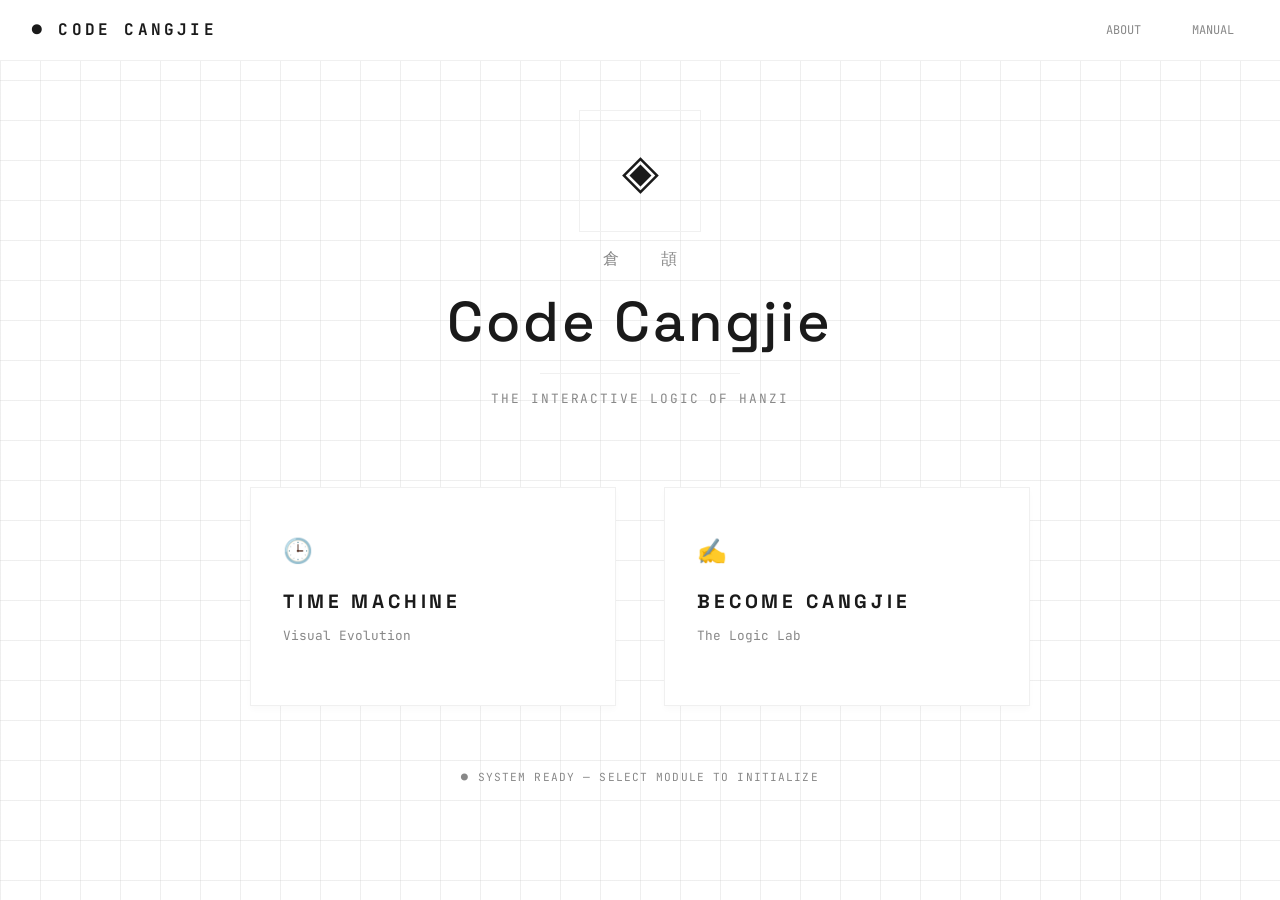
==== index.html @ dcce8b2b "Code Cangjie First Prototype (Homepage & Time Machine)" ====
<!doctype html>
<html lang="en">
  <head>
    <meta charset="UTF-8" />
    <meta http-equiv="X-UA-Compatible" content="IE=edge" />
    <meta name="viewport" content="width=device-width, initial-scale=1.0" />
    <!-- PUT A TITLE IN HERE -->
    <title>Code Cangjie - Interactive Website</title>
    <!-- PUT A DESCRIPTION IN HERE -->
    <meta name="description" content="The Interactive Logic of Hanzi" />
    <!-- LINK TO NORMALIZE (FOR CONSISTENCY) -->
    <link rel="stylesheet" href="styles/normalize.css" />
    <!-- LINK TO ANY FRAMEWORK STYLES HERE-->

    <!-- LINK TO YOUR STYLES -->
    <link rel="stylesheet" href="styles/styles.css" />
    <!-- LINK TO EXTERNAL JS LIBRARIES HERE -->
    <!-- LINK TO YOUR JS HERE. NOTE THE DEFER ATTRIBUTE. -->
    <script src="scripts/scripts.js" defer></script>
  </head>
  <body>
    <!-- YOUR HTML GOES HERE -->
    <header class="ui-header">
      <div class="logo">● CODE CANGJIE</div>
      <nav>
        <a href="#">ABOUT</a>
        <a href="#">MANUAL</a>
      </nav>
    </header>

    <main class="ui-main landing-main">
      <div class="landing-center">
        <div class="origin-logo-box">
          <div
            class="placeholder-icon"
            style="
              font-family: var(--font-heading);
              font-size: 3rem;
              color: var(--color-text);
            "
          >
            ◈
          </div>
        </div>

        <div class="hanzi-label">倉 頡</div>
        <h1>Code Cangjie</h1>
        <div class="divider-line"></div>
        <p class="subtitle">THE INTERACTIVE LOGIC OF HANZI</p>

        <div class="module-cards">
          <a href="time-machine.html" class="module-card">
            <div class="card-icon">🕒</div>
            <h3>TIME MACHINE</h3>
            <p class="card-desc">Visual Evolution</p>
          </a>

          <a href="logic-lab.html" class="module-card">
            <div class="card-icon">✍️</div>
            <h3>BECOME CANGJIE</h3>
            <p class="card-desc">The Logic Lab</p>
          </a>
        </div>

        <div class="system-status">
          <p>● SYSTEM READY — SELECT MODULE TO INITIALIZE</p>
        </div>
      </div>
    </main>

    <!-- YOUR EXTERNAL PLUG-IN MAY ASK YOU TO PUT A SCRIPT TAG HERE. -->
  </body>
</html>
---- styles/styles.css ----
/* ===== YOUR CSS GOES HERE ===== */
/* ===== START BY IMPORTING YOUR FONTS ===== */
/* ===== NEXT WRITE GLOBAL STYLES, THEN USE MEDIA QUERIES FOR LAYOUT/STYLE ADJUSTMENTS ===== */
/* ===== STARTER CSS BELOW FOR body AND p IS JUST AN EXAMPLE... YOU MAY DELETE IT ===== */

@import url("https://fonts.googleapis.com/css2?family=Inter:wght@400;600&family=Space+Grotesk:wght@500;700&family=JetBrains+Mono:wght@400&display=swap");

:root {
  --color-bg: #ffffff;
  --color-text: #1a1a1a;
  --color-gray: #f0f0f0;
  --color-dark-gray: #888888;

  --font-heading: "Space Grotesk", sans-serif;
  --font-body: "Inter", sans-serif;
  --font-mono: "JetBrains Mono", monospace;
}

body {
  background-color: var(--color-bg);
  color: var(--color-text);
  font-family: var(--font-body);
  margin: 0;
  background-image:
    linear-gradient(to right, rgba(200, 200, 200, 0.3) 1px, transparent 1px),
    linear-gradient(to bottom, rgba(200, 200, 200, 0.3) 1px, transparent 1px);
  background-size: 40px 40px;
}

.ui-header {
  display: flex;
  justify-content: space-between;
  align-items: center;
  padding: 1rem 2rem;
  border-bottom: 1px solid var(--color-gray);
  background-color: var(--color-bg);
  position: sticky;
  top: 0;
  z-index: 10;
}

.logo {
  font-family: var(--font-mono);
  font-weight: 700;
  letter-spacing: 0.2em;
  text-decoration: none;
  color: var(--color-text);
}

nav {
  display: flex;
  align-items: center;
  gap: 1.5rem;
}

.nav-label,
nav a {
  font-family: var(--font-mono);
  font-size: 0.75rem;
  color: var(--color-dark-gray);
  text-decoration: none;
  border: 1px solid transparent;
  padding: 0.3rem 0.8rem;
  border-radius: 4px;
}

nav a:hover {
  border: 1px solid var(--color-gray);
  color: var(--color-text);
}

/* 主内容区面板化 */
.ui-main {
  padding: 2rem;
  max-width: 1200px;
  margin: 0 auto;
}

.ui-panel {
  border: 1px solid var(--color-gray);
  background-color: var(--color-bg);
  margin-bottom: 2rem;
  position: relative;
}

.panel-label,
.small-label {
  font-family: var(--font-mono);
  font-size: 0.7rem;
  letter-spacing: 0.1em;
  color: var(--color-dark-gray);
  padding: 0.8rem 1rem;
}

/* Hero Section */
.hero-content {
  text-align: center;
  padding: 4rem 2rem;
}

.hero-content h1 {
  font-size: 3.5rem;
  margin: 0;
}

.divider-line {
  height: 1px;
  width: 200px;
  background-color: var(--color-gray);
  margin: 1rem auto;
}

.subtitle {
  font-family: var(--font-mono);
  font-size: 0.8rem;
  letter-spacing: 0.15em;
  color: var(--color-dark-gray);
}

.split-panel {
  display: flex;
  min-height: 85vh;
}

.left-canvas {
  flex: 2;
  border-right: 1px solid var(--color-gray);
  display: flex;
  flex-direction: column;
}

.canvas-area {
  flex-grow: 1;
  display: flex;
  align-items: center;
  justify-content: center;
  padding: 2rem;
}

.right-analysis {
  flex: 1;
  display: flex;
  flex-direction: column;
}

.data-block {
  border-bottom: 1px solid var(--color-gray);
  padding-bottom: 1rem;
}

.data-readout {
  font-family: var(--font-mono);
  font-size: 1.2rem;
  padding: 0 1rem 1rem 1rem;
  color: var(--color-text);
}

.square-module {
  display: flex;
  gap: 15px;
  flex-wrap: wrap;
  justify-content: center;
  max-width: 400px;
}

.radical {
  font-family: var(--font-heading);
  font-size: 2rem;
  width: 70px;
  height: 70px;
  background-color: transparent;
  border: 1px solid var(--color-dark-gray);
  color: var(--color-text);
  cursor: pointer;
  transition: all 0.2s ease;
}

.radical:hover {
  background-color: var(--color-text);
  color: var(--color-bg);
}

#character-display {
  font-size: 15rem;
  text-align: center;
  margin: 0;
  text-shadow: 0 4px 12px rgba(0, 0, 0, 0.03);
}

.controls {
  text-align: center;
  padding-bottom: 2rem;
}

/*LANDING PAGE*/

.landing-center h1 {
  font-family: "Space Grotesk", sans-serif !important;
  font-weight: 500;
  font-size: 3.5rem;
  letter-spacing: 0.05em;
  margin: 0;
}

.module-card h3 {
  font-family: "Space Grotesk", sans-serif !important;
  font-weight: 700;
  font-size: 1.2rem;
  letter-spacing: 0.3em;
  margin-bottom: 0.8rem;
}

.landing-main {
  display: flex;
  justify-content: center;
  align-items: center;
  min-height: 80vh;
}

.landing-center {
  text-align: center;
  width: 100%;
}

.origin-logo-box {
  width: 120px;
  height: 120px;
  margin: 0 auto 1rem auto;
  border: 1px solid var(--color-gray);
  display: flex;
  align-items: center;
  justify-content: center;
  font-size: 3rem;
  position: relative;
}

.hanzi-label {
  font-family: var(--font-mono);
  letter-spacing: 1em;
  margin-left: 1em;
  color: var(--color-dark-gray);
  margin-bottom: 1rem;
}

.module-cards {
  display: flex;
  gap: 3rem;
  justify-content: center;
  margin-top: 5rem;
  margin-bottom: 4rem;
}

.module-card {
  width: 300px;
  padding: 3rem 2rem;
  border: 1px solid var(--color-gray);
  text-decoration: none;
  color: var(--color-text);
  background-color: var(--color-bg);
  transition: all 0.3s ease;
  text-align: left;
  box-shadow: 0 4px 6px rgba(0, 0, 0, 0.02);
}

.module-card:hover {
  border-color: var(--color-text);
  transform: translateY(-5px);
  box-shadow: 0 10px 15px rgba(0, 0, 0, 0.05);
}

.card-icon {
  font-size: 1.5rem;
  margin-bottom: 1.5rem;
}

.module-card h3 {
  font-size: 1.2rem;
  letter-spacing: 0.2em;
  margin-bottom: 0.5rem;
}

.card-desc {
  font-family: var(--font-mono);
  font-size: 0.8rem;
  color: var(--color-dark-gray);
}

.system-status p {
  font-family: var(--font-mono);
  font-size: 0.7rem;
  letter-spacing: 0.1em;
  color: var(--color-dark-gray);
}

/* TIME MACHINE */
.time-machine-layout {
  justify-content: space-between;
}

.timeline-container {
  padding: 1rem 2rem 2rem 2rem;
  border-top: 1px solid var(--color-gray);
}

input[type="range"] {
  -webkit-appearance: none;
  width: 100%;
  background: transparent;
  margin: 1rem 0;
}

input[type="range"]::-webkit-slider-runnable-track {
  width: 100%;
  height: 2px;
  background: var(--color-gray);
}

input[type="range"]::-webkit-slider-thumb {
  -webkit-appearance: none;
  height: 16px;
  width: 16px;
  border-radius: 50%;
  background: var(--color-text);
  margin-top: -7px;
  cursor: pointer;
  border: 2px solid var(--color-bg);
}

.timeline-markers {
  display: flex;
  justify-content: space-between;
  font-family: var(--font-mono);
  font-size: 0.7rem;
  color: var(--color-dark-gray);
}

.stage-title {
  font-family: var(--font-heading);
  font-size: 1.2rem;
  letter-spacing: 0.1em;
  margin-bottom: 0.5rem;
}

.stage-subtitle {
  font-family: var(--font-mono);
  font-size: 0.9rem;
  color: var(--color-dark-gray);
  margin-bottom: 2rem;
}

.stage-desc {
  font-size: 0.95rem;
  color: var(--color-text);
  margin-bottom: 2rem;
}

.data-list {
  list-style: none;
  padding: 0;
  font-family: var(--font-mono);
  font-size: 0.8rem;
  color: var(--color-dark-gray);
}

.data-list li {
  margin-bottom: 0.5rem;
  padding-bottom: 0.5rem;
  border-bottom: 1px dashed var(--color-gray);
}
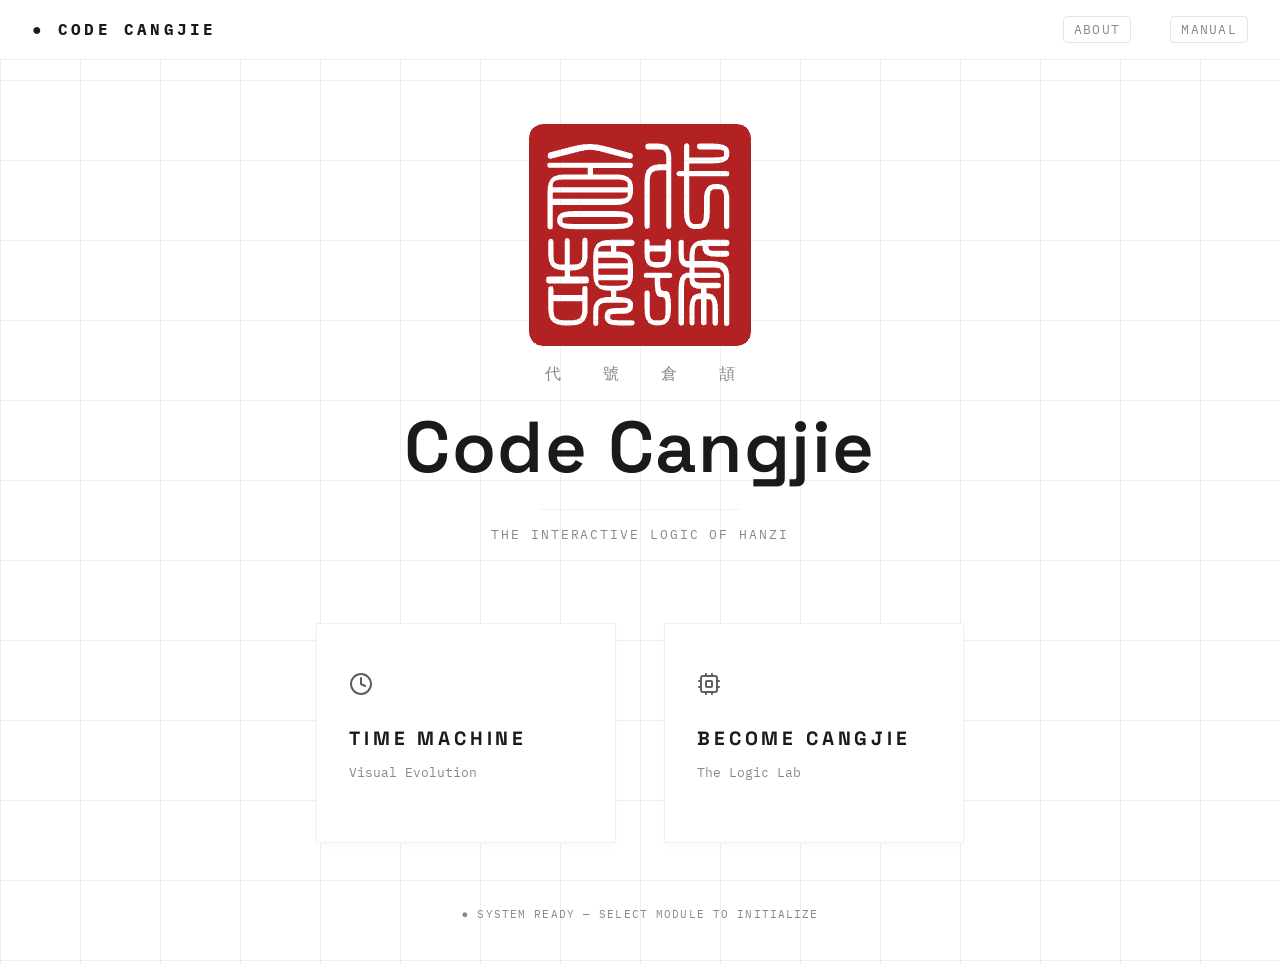
==== commit 648568fa: "Final Push" ====
--- a/index.html
+++ b/index.html
@@ -14,6 +14,7 @@
 
     <!-- LINK TO YOUR STYLES -->
     <link rel="stylesheet" href="styles/styles.css" />
+    <meta name="viewport" content="width=device-width, initial-scale=1.0" />
     <!-- LINK TO EXTERNAL JS LIBRARIES HERE -->
     <!-- LINK TO YOUR JS HERE. NOTE THE DEFER ATTRIBUTE. -->
     <script src="scripts/scripts.js" defer></script>
@@ -22,41 +23,74 @@
     <!-- YOUR HTML GOES HERE -->
     <header class="ui-header">
       <div class="logo">● CODE CANGJIE</div>
-      <nav>
-        <a href="#">ABOUT</a>
-        <a href="#">MANUAL</a>
+      <nav class="nav-container">
+        <a href="about.html" class="nav-item">ABOUT</a>
+        <a href="manual.html" class="nav-item">MANUAL</a>
       </nav>
     </header>
 
     <main class="ui-main landing-main">
       <div class="landing-center">
         <div class="origin-logo-box">
-          <div
-            class="placeholder-icon"
-            style="
-              font-family: var(--font-heading);
-              font-size: 3rem;
-              color: var(--color-text);
-            "
-          >
-            ◈
-          </div>
+          <img
+            src="images/seal-logo.png"
+            alt="代號倉頡 印章"
+            class="main-seal-logo"
+          />
         </div>
 
-        <div class="hanzi-label">倉 頡</div>
+        <div class="hanzi-label">代 號 倉 頡</div>
         <h1>Code Cangjie</h1>
         <div class="divider-line"></div>
         <p class="subtitle">THE INTERACTIVE LOGIC OF HANZI</p>
 
         <div class="module-cards">
           <a href="time-machine.html" class="module-card">
-            <div class="card-icon">🕒</div>
+            <div class="card-icon">
+              <svg
+                xmlns="http://www.w3.org/2000/svg"
+                width="24"
+                height="24"
+                viewBox="0 0 24 24"
+                fill="none"
+                stroke="currentColor"
+                stroke-width="2"
+                stroke-linecap="round"
+                stroke-linejoin="round"
+              >
+                <circle cx="12" cy="12" r="10" />
+                <polyline points="12 6 12 12 16 14" />
+              </svg>
+            </div>
             <h3>TIME MACHINE</h3>
             <p class="card-desc">Visual Evolution</p>
           </a>
 
           <a href="logic-lab.html" class="module-card">
-            <div class="card-icon">✍️</div>
+            <div class="card-icon">
+              <svg
+                xmlns="http://www.w3.org/2000/svg"
+                width="24"
+                height="24"
+                viewBox="0 0 24 24"
+                fill="none"
+                stroke="currentColor"
+                stroke-width="2"
+                stroke-linecap="round"
+                stroke-linejoin="round"
+              >
+                <rect width="16" height="16" x="4" y="4" rx="2" />
+                <rect width="6" height="6" x="9" y="9" rx="1" />
+                <path d="M15 2v2" />
+                <path d="M15 20v2" />
+                <path d="M2 15h2" />
+                <path d="M2 9h2" />
+                <path d="M20 15h2" />
+                <path d="M20 9h2" />
+                <path d="M9 2v2" />
+                <path d="M9 20v2" />
+              </svg>
+            </div>
             <h3>BECOME CANGJIE</h3>
             <p class="card-desc">The Logic Lab</p>
           </a>
--- a/styles/styles.css
+++ b/styles/styles.css
@@ -3,7 +3,7 @@
 /* ===== NEXT WRITE GLOBAL STYLES, THEN USE MEDIA QUERIES FOR LAYOUT/STYLE ADJUSTMENTS ===== */
 /* ===== STARTER CSS BELOW FOR body AND p IS JUST AN EXAMPLE... YOU MAY DELETE IT ===== */
 
-@import url("https://fonts.googleapis.com/css2?family=Inter:wght@400;600&family=Space+Grotesk:wght@500;700&family=JetBrains+Mono:wght@400&display=swap");
+@import url("https://fonts.googleapis.com/css2?family=IBM+Plex+Mono:ital,wght@0,100;0,200;0,300;0,400;0,500;0,600;0,700;1,100;1,200;1,300;1,400;1,500;1,600;1,700&family=Inter:ital,opsz,wght@0,14..32,100..900;1,14..32,100..900&family=Space+Grotesk:wght@300..700&display=swap");
 
 :root {
   --color-bg: #ffffff;
@@ -13,7 +13,21 @@
 
   --font-heading: "Space Grotesk", sans-serif;
   --font-body: "Inter", sans-serif;
-  --font-mono: "JetBrains Mono", monospace;
+  --font-mono: "IBM Plex Mono", monospace;
+}
+
+*,
+*::before,
+*::after {
+  box-sizing: border-box;
+}
+
+body.app-mode {
+  height: 100vh;
+  width: 100vw;
+  margin: 0;
+  padding: 0;
+  overflow: hidden;
 }
 
 body {
@@ -24,7 +38,7 @@
   background-image:
     linear-gradient(to right, rgba(200, 200, 200, 0.3) 1px, transparent 1px),
     linear-gradient(to bottom, rgba(200, 200, 200, 0.3) 1px, transparent 1px);
-  background-size: 40px 40px;
+  background-size: 80px 80px;
 }
 
 .ui-header {
@@ -69,7 +83,6 @@
   color: var(--color-text);
 }
 
-/* 主内容区面板化 */
 .ui-main {
   padding: 2rem;
   max-width: 1200px;
@@ -196,9 +209,9 @@
 
 .landing-center h1 {
   font-family: "Space Grotesk", sans-serif !important;
-  font-weight: 500;
-  font-size: 3.5rem;
-  letter-spacing: 0.05em;
+  font-weight: 600;
+  font-size: 4.5rem;
+  letter-spacing: 0.02em;
   margin: 0;
 }
 
@@ -215,11 +228,13 @@
   justify-content: center;
   align-items: center;
   min-height: 80vh;
+  padding-top: 5vh;
 }
 
 .landing-center {
   text-align: center;
   width: 100%;
+  padding-top: 10vh;
 }
 
 .origin-logo-box {
@@ -227,11 +242,17 @@
   height: 120px;
   margin: 0 auto 1rem auto;
   border: 1px solid var(--color-gray);
+  margin-bottom: 3rem !important;
   display: flex;
   align-items: center;
   justify-content: center;
   font-size: 3rem;
   position: relative;
+}
+
+.main-seal-logo {
+  display: block;
+  margin: 0 auto 2.5rem auto;
 }
 
 .hanzi-label {
@@ -271,6 +292,15 @@
 .card-icon {
   font-size: 1.5rem;
   margin-bottom: 1.5rem;
+  filter: grayscale(100%) opacity(0.7);
+  transition:
+    filter 0.3s ease,
+    transform 0.3s ease;
+}
+
+.module-card:hover .card-icon {
+  filter: grayscale(0%) opacity(1);
+  transform: scale(1.1);
 }
 
 .module-card h3 {
@@ -354,6 +384,45 @@
   margin-bottom: 2rem;
 }
 
+.radical.specimen-btn {
+  display: flex;
+  flex-direction: column;
+  align-items: center;
+  justify-content: center;
+  width: 72px;
+  height: 72px;
+  padding: 0;
+  gap: 6px;
+}
+
+.char-main {
+  font-family: var(--font-heading), sans-serif;
+  font-size: 1.8rem;
+  line-height: 1;
+  font-weight: 500;
+}
+
+.char-sub {
+  font-family: var(--font-mono);
+  font-size: 0.55rem;
+  color: var(--color-dark-gray);
+  letter-spacing: 0.15em;
+  text-transform: uppercase;
+  transition: all 0.2s ease;
+}
+
+.radical.specimen-btn:hover .char-main,
+.radical.specimen-btn.active .char-main {
+  color: var(--color-bg);
+  opacity: 0.85;
+}
+
+.radical.specimen-btn:hover .char-sub,
+.radical.specimen-btn.active .char-sub {
+  color: var(--color-bg);
+  opacity: 0.85;
+}
+
 .data-list {
   list-style: none;
   padding: 0;
@@ -367,3 +436,640 @@
   padding-bottom: 0.5rem;
   border-bottom: 1px dashed var(--color-gray);
 }
+
+.syntheses-list {
+  list-style-type: decimal-leading-zero;
+  padding-left: 1.5rem;
+  margin-top: 1rem;
+}
+
+.syntheses-list li {
+  font-family: var(--font-mono);
+  font-size: 0.8rem;
+  color: var(--color-gray);
+  margin-bottom: 0.8rem;
+  border-bottom: none;
+  transition: color 0.3s ease;
+}
+
+.syntheses-list li.unlocked {
+  color: var(--color-text);
+  font-weight: 700;
+}
+
+.syntheses-list {
+  padding-left: 2.8rem !important;
+  margin-top: 0.5rem;
+}
+
+.syntheses-list li {
+  padding-left: 0.5rem;
+}
+
+.syntheses-list li {
+  margin-bottom: 1rem;
+}
+
+@keyframes synthesisPulse {
+  0% {
+    box-shadow: 0 0 0 0 rgba(21, 21, 21, 0.2);
+    transform: scale(0.98);
+  }
+  50% {
+    box-shadow: 0 0 20px 10px rgba(21, 21, 21, 0.05);
+    transform: scale(1.02);
+  }
+  100% {
+    box-shadow: 0 0 0 0 rgba(21, 21, 21, 0);
+    transform: scale(1);
+  }
+}
+
+.synthesis-success {
+  animation: synthesisPulse 0.6s ease-out forwards;
+  border-color: var(--color-text) !important;
+  background-color: rgba(21, 21, 21, 0.03);
+}
+
+.synthesis-visualizer {
+  flex-grow: 1;
+  display: flex;
+  flex-direction: column;
+  align-items: center;
+  justify-content: center;
+  padding: 2rem;
+  position: relative;
+}
+
+.input-nodes {
+  display: flex;
+  align-items: center;
+  gap: 4rem;
+  margin-bottom: 3rem;
+}
+
+.node-box,
+.result-node {
+  width: 140px;
+  height: 140px;
+  border: none !important;
+  background-color: transparent !important;
+  backdrop-filter: none !important;
+
+  background:
+    linear-gradient(var(--color-dark-gray), var(--color-dark-gray)) top left /
+      10px 1px no-repeat,
+    linear-gradient(var(--color-dark-gray), var(--color-dark-gray)) top left /
+      1px 10px no-repeat,
+    linear-gradient(var(--color-dark-gray), var(--color-dark-gray)) top right /
+      10px 1px no-repeat,
+    linear-gradient(var(--color-dark-gray), var(--color-dark-gray)) top right /
+      1px 10px no-repeat,
+    linear-gradient(var(--color-dark-gray), var(--color-dark-gray)) bottom
+      left / 10px 1px no-repeat,
+    linear-gradient(var(--color-dark-gray), var(--color-dark-gray)) bottom
+      left / 1px 10px no-repeat,
+    linear-gradient(var(--color-dark-gray), var(--color-dark-gray)) bottom
+      right / 10px 1px no-repeat,
+    linear-gradient(var(--color-dark-gray), var(--color-dark-gray)) bottom
+      right / 1px 10px no-repeat;
+
+  background-color: rgba(255, 255, 255, 0.65) !important;
+  backdrop-filter: blur(4px) !important;
+  -webkit-backdrop-filter: blur(4px) !important;
+
+  display: flex;
+  flex-direction: column;
+  align-items: center;
+  justify-content: center;
+  position: relative;
+}
+
+.result-node {
+  width: 160px;
+  height: 160px;
+}
+
+.node-label {
+  position: absolute;
+  top: 15px;
+  left: 15px;
+  font-family: var(--font-mono);
+  font-size: 0.65rem;
+  color: var(--color-text);
+  letter-spacing: 0.1em;
+}
+
+.node-content.placeholder {
+  font-family: var(--font-mono);
+  font-size: 0.75rem;
+  color: #b0b0b0;
+  letter-spacing: 0.15em;
+
+  display: flex;
+  align-items: center;
+  justify-content: center;
+  width: 100%;
+  padding: 0 15px;
+  box-sizing: border-box;
+}
+
+.node-content.placeholder::before,
+.node-content.placeholder::after {
+  content: "";
+  flex-grow: 1;
+  height: 1px;
+  background-color: #e5e5e5;
+  margin: 0 12px;
+}
+
+.node-operator {
+  font-size: 1.5rem;
+  color: var(--color-gray);
+  font-family: var(--font-mono);
+}
+
+.component-bank-container {
+  border-top: 1px solid var(--color-gray);
+  padding: 2rem;
+}
+
+.bank-controls {
+  display: flex;
+  justify-content: space-between;
+  align-items: flex-end;
+  margin-top: 1rem;
+}
+
+.component-bank-container .square-module {
+  justify-content: flex-start;
+  max-width: none;
+}
+
+.component-bank-container .radical {
+  width: 80px;
+  height: 80px;
+  border: 1px solid var(--color-gray);
+  border-radius: 0;
+  position: relative;
+  display: flex;
+  flex-direction: column;
+  align-items: center;
+  justify-content: center;
+  width: 72px;
+  height: 72px;
+  gap: 4px;
+}
+
+.reset-button {
+  font-family: var(--font-mono);
+  font-size: 0.8rem;
+  letter-spacing: 0.1em;
+  padding: 0.6rem 1.2rem;
+  background: transparent;
+  border: 1px solid var(--color-gray);
+  cursor: pointer;
+  color: var(--color-dark-gray);
+  transition: all 0.2s ease;
+}
+
+.reset-button:hover {
+  border-color: var(--color-text);
+  color: var(--color-text);
+}
+
+.ui-panel {
+  background-color: transparent !important;
+}
+
+.right-analysis {
+  background-color: rgba(255, 255, 255, 0.6);
+}
+
+.component-bank-container .square-module {
+  justify-content: flex-start;
+  max-width: none !important;
+  flex-wrap: nowrap !important;
+}
+
+.component-bank-container .radical {
+  width: 64px;
+  height: 64px;
+  font-size: 1.5rem;
+}
+
+.node-content.placeholder {
+  color: #e0e0e0;
+}
+
+.synthesis-visualizer {
+  position: relative;
+  overflow: hidden;
+}
+
+.synthesis-visualizer::after {
+  content: "";
+  position: absolute;
+  top: -10%;
+  left: 0;
+  width: 100%;
+  height: 15px;
+  background: linear-gradient(
+    to bottom,
+    transparent,
+    rgba(136, 136, 136, 0.15),
+    transparent
+  );
+  box-shadow: 0 2px 10px rgba(136, 136, 136, 0.1);
+  animation: scanline 4s linear infinite;
+  pointer-events: none;
+  z-index: 1;
+}
+
+@keyframes scanline {
+  0% {
+    top: -10%;
+    opacity: 0;
+  }
+  10% {
+    opacity: 1;
+  }
+  90% {
+    opacity: 1;
+  }
+  100% {
+    top: 110%;
+    opacity: 0;
+  }
+}
+
+/* Drag Drop*/
+.drag-over-active {
+  background-color: rgba(255, 255, 255, 0.95) !important;
+  box-shadow: 0 0 15px rgba(136, 136, 136, 0.2);
+  transition: all 0.2s ease;
+}
+
+.radical.dragging {
+  opacity: 0.5;
+  cursor: grabbing !important;
+}
+
+.radical {
+  cursor: grab;
+}
+
+.node-content {
+  font-family: var(--font-heading) !important;
+  font-size: 5rem !important;
+  font-weight: 500;
+  color: var(--color-text) !important;
+  line-height: 1;
+}
+
+.component-bank-container .radical {
+  font-size: 2rem !important;
+}
+
+#analysis-result {
+  font-size: 1.8rem !important;
+  font-weight: 700;
+  letter-spacing: 0.05em;
+}
+
+span.node-content.placeholder {
+  font-family: var(--font-mono) !important;
+  font-size: 0.75rem !important;
+  color: #b0b0b0 !important;
+  letter-spacing: 0.15em !important;
+  font-weight: 400 !important;
+
+  display: flex !important;
+  align-items: center !important;
+  justify-content: center !important;
+  width: 100% !important;
+  padding: 0 15px !important;
+  box-sizing: border-box !important;
+}
+
+span.node-content.placeholder::before,
+span.node-content.placeholder::after {
+  content: "";
+  flex-grow: 1;
+  height: 1px;
+  background-color: #e5e5e5;
+  margin: 0 12px;
+}
+
+/* About & Manual */
+
+.about-main {
+  position: relative;
+  min-height: 85vh;
+  padding: 4rem 2rem 2rem 2rem;
+  display: flex;
+  flex-direction: column;
+  align-items: center;
+}
+
+.about-header-title {
+  text-align: center;
+  margin-bottom: 3rem;
+  z-index: 2;
+}
+
+.about-header-title .small-label {
+  font-family: var(--font-mono);
+  font-size: 0.8rem;
+  letter-spacing: 0.2em;
+  color: var(--color-dark-gray);
+  margin-bottom: 0.5rem;
+}
+
+.about-header-title h1 {
+  font-family: var(--font-heading);
+  font-size: 3.5rem;
+  margin: 0;
+  letter-spacing: 0.05em;
+}
+
+.bracket-panel {
+  background-color: rgba(255, 255, 255, 0.95);
+  max-width: 700px;
+  width: 100%;
+  padding: 4rem;
+  position: relative;
+  z-index: 2;
+  margin-bottom: 3rem;
+}
+
+.bracket-panel::before,
+.bracket-panel::after {
+  content: "";
+  position: absolute;
+  width: 100%;
+  height: 100%;
+  top: 0;
+  left: 0;
+  pointer-events: none;
+}
+.bracket-panel::before {
+  background:
+    linear-gradient(to right, var(--color-dark-gray) 1px, transparent 1px) 0 0,
+    linear-gradient(to bottom, var(--color-dark-gray) 1px, transparent 1px) 0 0,
+    linear-gradient(to left, var(--color-dark-gray) 1px, transparent 1px) 100%
+      100%,
+    linear-gradient(to top, var(--color-dark-gray) 1px, transparent 1px) 100%
+      100%;
+  background-size: 15px 15px;
+  background-repeat: no-repeat;
+}
+.bracket-panel::after {
+  background:
+    linear-gradient(to left, var(--color-dark-gray) 1px, transparent 1px) 100% 0,
+    linear-gradient(to bottom, var(--color-dark-gray) 1px, transparent 1px) 100%
+      0,
+    linear-gradient(to right, var(--color-dark-gray) 1px, transparent 1px) 0
+      100%,
+    linear-gradient(to top, var(--color-dark-gray) 1px, transparent 1px) 0 100%;
+  background-size: 15px 15px;
+  background-repeat: no-repeat;
+}
+
+.about-section {
+  margin-bottom: 3.5rem;
+}
+.about-section:last-child {
+  margin-bottom: 0;
+}
+
+.section-label {
+  font-family: var(--font-mono);
+  font-size: 0.85rem;
+  letter-spacing: 0.15em;
+  color: var(--color-dark-gray);
+  margin-bottom: 1.5rem;
+}
+
+.about-section p {
+  font-family: var(--font-mono);
+  font-size: 0.9rem;
+  line-height: 1.8;
+  color: var(--color-text);
+  opacity: 0.9;
+}
+
+.doc-list {
+  list-style: none;
+  padding: 0;
+  margin: 0;
+}
+.doc-list li {
+  display: flex;
+  align-items: center;
+  margin-bottom: 1.2rem;
+  font-family: var(--font-mono);
+  font-size: 0.9rem;
+}
+.doc-id {
+  color: var(--color-dark-gray);
+  margin-right: 1.5rem;
+  font-size: 0.75rem;
+}
+.doc-link {
+  color: var(--color-text);
+  text-decoration: none;
+  border-bottom: 1px dashed var(--color-dark-gray);
+  padding-bottom: 2px;
+  flex-grow: 1;
+  transition: all 0.2s ease;
+}
+.doc-link:hover {
+  border-bottom: 1px solid var(--color-text);
+  background-color: var(--color-text);
+  color: var(--color-bg);
+}
+.doc-status {
+  font-size: 0.75rem;
+  color: var(--color-dark-gray);
+  margin-left: 1rem;
+}
+
+.about-status {
+  margin-top: auto;
+  text-align: center;
+}
+
+/* POP-UP WINDOW */
+.modal-overlay {
+  display: none;
+  position: fixed;
+  top: 0;
+  left: 0;
+  width: 100%;
+  height: 100%;
+  background-color: rgba(255, 255, 255, 0.85);
+  backdrop-filter: blur(5px);
+  z-index: 1000;
+  justify-content: center;
+  align-items: center;
+}
+
+.modal-content {
+  max-width: 500px;
+  padding: 3rem;
+  background-color: var(--color-bg);
+  box-shadow: 0 10px 30px rgba(0, 0, 0, 0.05);
+}
+
+.protocol-section {
+  background: rgba(0, 0, 0, 0.03);
+  padding: 1.5rem;
+  margin-bottom: 3rem !important;
+}
+
+.protocol-main-text {
+  font-weight: 700;
+  color: var(--color-text);
+  margin-bottom: 1.5rem !important;
+}
+
+.protocol-list {
+  list-style: none;
+  padding-left: 0;
+  margin-bottom: 2rem;
+}
+
+.protocol-list li {
+  font-family: var(--font-mono);
+  font-size: 0.9rem;
+  margin-bottom: 0.8rem;
+  line-height: 1.5;
+}
+
+.protocol-icon {
+  color: var(--color-dark-gray);
+  margin-right: 10px;
+  font-size: 0.7rem;
+}
+
+.protocol-footer {
+  font-size: 0.85rem;
+  border-left: 2px solid var(--color-dark-gray);
+  padding-left: 1rem;
+  opacity: 0.7;
+}
+
+.protocol-divider {
+  border: none;
+  border-top: 1px solid rgba(0, 0, 0, 0.1);
+  margin-top: 2rem;
+}
+
+.nav-item {
+  font-family: var(--font-mono);
+  font-size: 0.8rem;
+  letter-spacing: 0.1em;
+  padding: 4px 10px;
+  margin-left: 15px;
+  border: 1px solid rgba(0, 0, 0, 0.1);
+  text-decoration: none;
+  color: var(--color-dark-gray);
+  transition: all 0.3s ease;
+}
+
+.nav-item:hover {
+  background-color: var(--color-text);
+  color: var(--color-bg);
+  border-color: var(--color-text);
+}
+
+/* TOP NAVIGATION */
+.ui-header {
+  display: flex;
+  justify-content: space-between;
+  align-items: center;
+  padding: 1rem 2rem;
+  border-bottom: 1px solid var(--color-gray);
+  background-color: var(--color-bg);
+  position: sticky;
+  top: 0;
+  z-index: 10;
+}
+
+.nav-modes,
+.nav-links {
+  display: flex;
+  align-items: center;
+  gap: 0.8rem;
+}
+
+.mode-label {
+  font-family: var(--font-heading), sans-serif;
+  font-size: 1rem;
+  font-weight: 600;
+  color: var(--color-text);
+  margin-right: 0.5rem;
+}
+
+.nav-item:hover {
+  border-color: var(--color-text);
+  color: var(--color-bg);
+}
+
+.nav-item.active {
+  background-color: var(--color-text);
+  color: var(--color-bg);
+  border-color: var(--color-text);
+  pointer-events: none;
+}
+
+.hanzi-svg {
+  position: absolute;
+  top: 0;
+  left: 0;
+  width: 100%;
+  height: 100%;
+  transition:
+    opacity 0.5s ease,
+    transform 0.5s ease;
+}
+
+.specimen-btn {
+  flex: 1;
+  padding: 12px 0;
+  background: transparent;
+  border: 1px solid var(--color-gray);
+  color: var(--color-dark-gray);
+  cursor: pointer;
+  font-family: var(--font-heading), sans-serif;
+  font-size: 1.2rem;
+  transition: all 0.2s ease;
+}
+
+.specimen-btn:hover {
+  border-color: var(--color-text);
+  color: var(--color-text);
+}
+
+.specimen-btn.active {
+  background: var(--color-text);
+  color: var(--color-bg);
+  border-color: var(--color-text);
+}
+
+.terminal-link {
+  color: #000;
+  text-decoration: none;
+  border: 1px solid #000;
+  padding: 2px 10px;
+  margin-left: 10px;
+  font-family: 'Courier New', Courier, monospace;
+  text-transform: lowercase;
+}
+
+.terminal-link:hover {
+  background-color: #000;
+  color: #fff;
+  cursor: pointer;
+}
